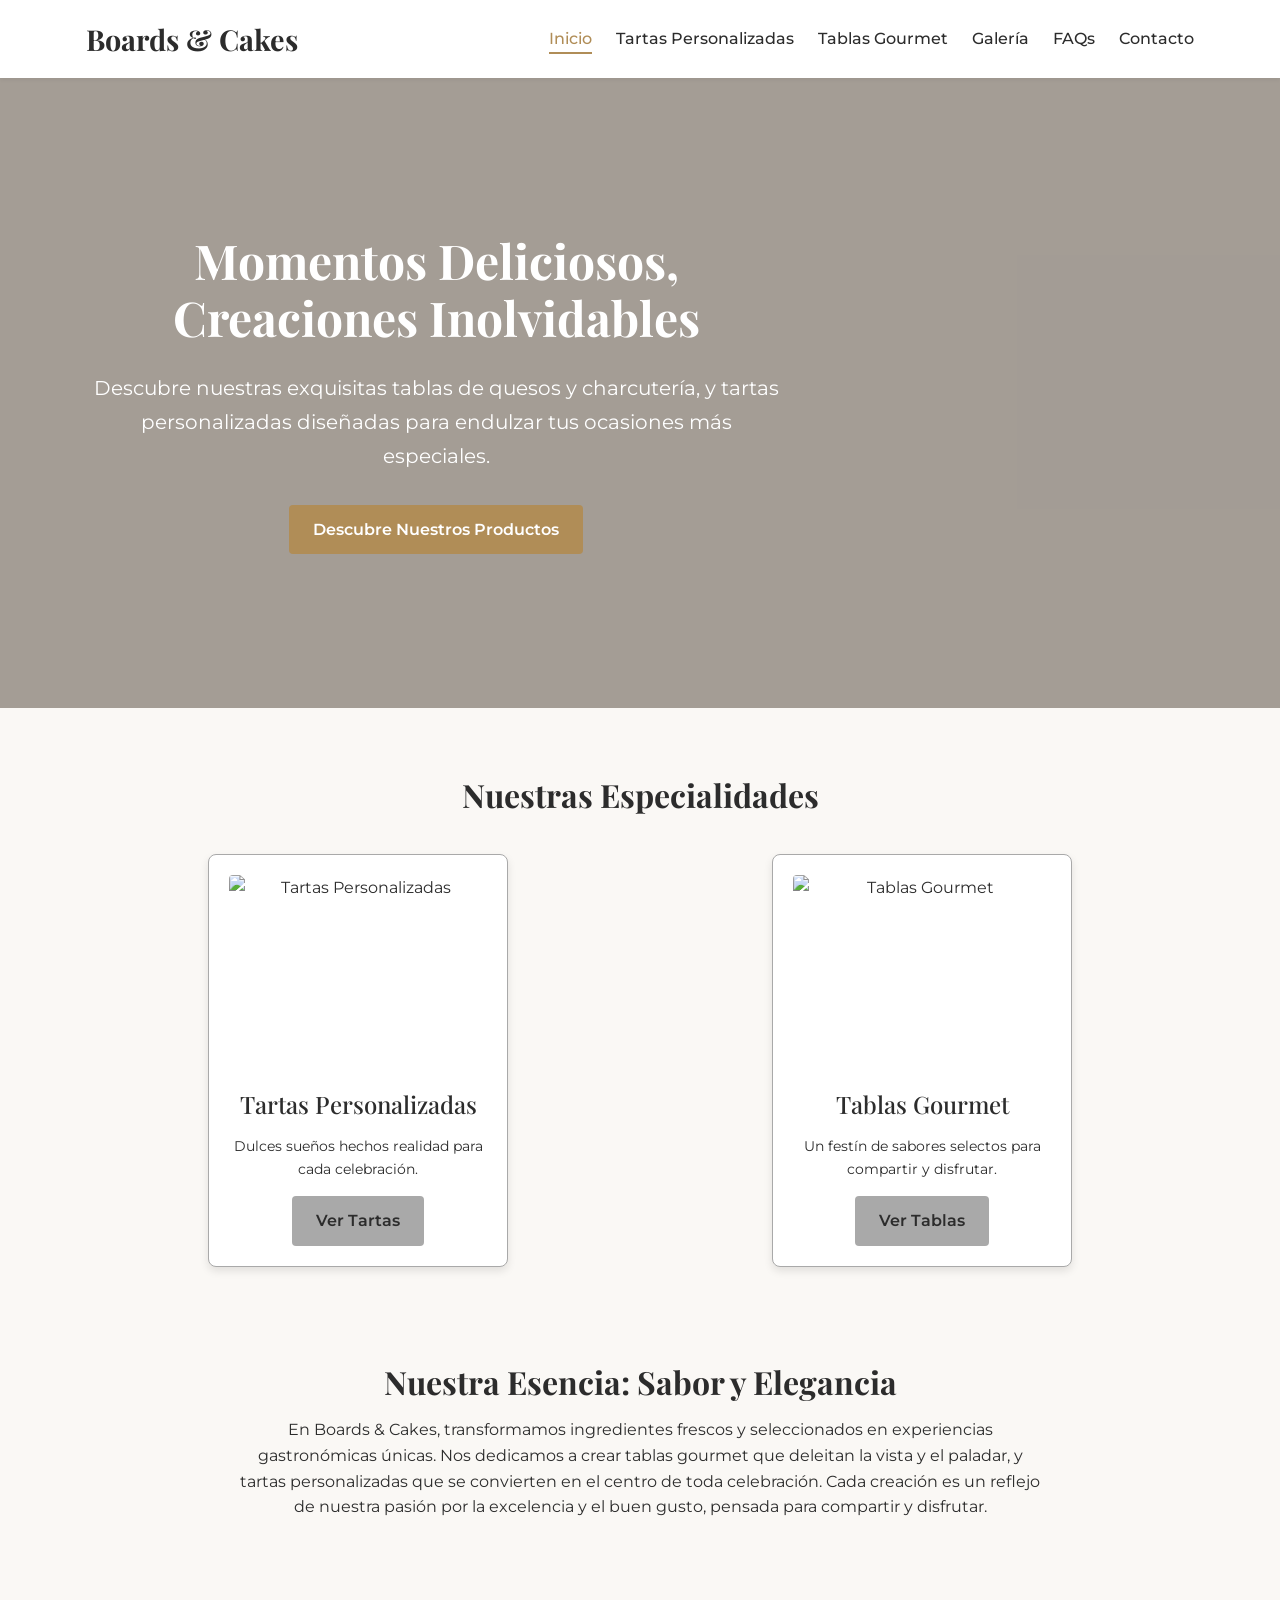
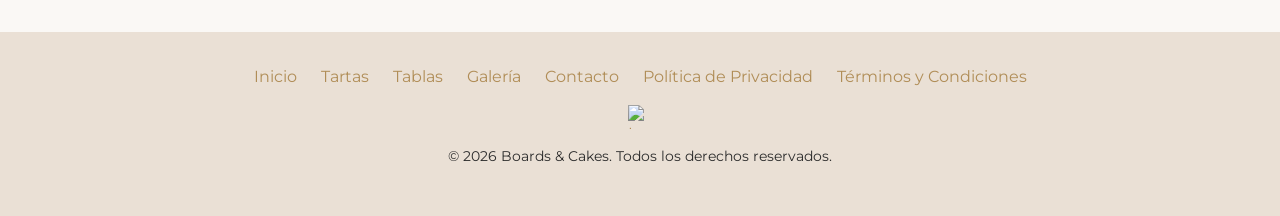
==== index.html @ fdfd66b9 "feat: Initial elegant and responsive website design for Boards & Cakes This commit introduces the fo" ====
<!DOCTYPE html>
<html lang="es">
<head>
    <meta charset="UTF-8">
    <meta name="viewport" content="width=device-width, initial-scale=1.0">
    <title>Boards & Cakes - Tablas Gourmet y Tartas Personalizadas</title>
    <meta name="description" content="Descubre nuestras exquisitas tablas de quesos y charcutería, y tartas personalizadas diseñadas para endulzar tus ocasiones más especiales.">
    <link rel="stylesheet" href="css/reset.css">
    <link rel="stylesheet" href="css/main.css">
    <!-- Favicon (placeholder) -->
    <link rel="icon" href="images/favicon.ico" type="image/x-icon">
</head>
<body>
    <header class="main-header">
        <div class="container">
            <a href="index.html" class="logo">Boards & Cakes</a>
            <nav class="main-nav">
                <ul>
                    <li><a href="index.html" class="active">Inicio</a></li>
                    <li><a href="tartas-personalizadas.html">Tartas Personalizadas</a></li>
                    <li><a href="tablas-gourmet.html">Tablas Gourmet</a></li>
                    <li><a href="galeria.html">Galería</a></li>
                    <li><a href="preguntas-frecuentes.html">FAQs</a></li>
                    <li><a href="contacto.html">Contacto</a></li>
                </ul>
            </nav>
        </div>
    </header>

    <main>
        <section class="hero-section">
            <div class="container">
                <div class="hero-content">
                    <h1>Momentos Deliciosos, Creaciones Inolvidables</h1>
                    <p>Descubre nuestras exquisitas tablas de quesos y charcutería, y tartas personalizadas diseñadas para endulzar tus ocasiones más especiales.</p>
                    <a href="#productos-destacados" class="button button-primary">Descubre Nuestros Productos</a>
                </div>
            </div>
        </section>

        <section id="productos-destacados" class="container section-padding">
            <!-- Aquí irán los accesos directos a Tartas y Tablas -->
            <h2 style="text-align:center; margin-top: 20px; margin-bottom: 40px;">Nuestras Especialidades</h2>
            <!-- Placeholder for featured products section -->
            <div style="display: flex; justify-content: space-around; gap: 20px; flex-wrap: wrap;">
                <div style="border: 1px solid var(--color-accent-secondary); padding: 20px; text-align: center; width: 300px; background-color: var(--color-white); border-radius: 8px; box-shadow: 0 4px 8px rgba(0,0,0,0.1);">
                    <img src="images/tarta-placeholder.jpg" alt="Tartas Personalizadas" style="width:100%; height: 200px; object-fit: cover; border-radius: 4px; margin-bottom: 15px;">
                    <h3>Tartas Personalizadas</h3>
                    <p style="font-size: 0.9rem; margin-bottom: 15px;">Dulces sueños hechos realidad para cada celebración.</p>
                    <a href="tartas-personalizadas.html" class="button button-primary" style="background-color: var(--color-accent-secondary); color: var(--color-text-main);">Ver Tartas</a>
                </div>
                <div style="border: 1px solid var(--color-accent-secondary); padding: 20px; text-align: center; width: 300px; background-color: var(--color-white); border-radius: 8px; box-shadow: 0 4px 8px rgba(0,0,0,0.1);">
                    <img src="images/tabla-placeholder.jpg" alt="Tablas Gourmet" style="width:100%; height: 200px; object-fit: cover; border-radius: 4px; margin-bottom: 15px;">
                    <h3>Tablas Gourmet</h3>
                    <p style="font-size: 0.9rem; margin-bottom: 15px;">Un festín de sabores selectos para compartir y disfrutar.</p>
                    <a href="tablas-gourmet.html" class="button button-primary" style="background-color: var(--color-accent-secondary); color: var(--color-text-main);">Ver Tablas</a>
                </div>
            </div>
        </section>

        <section id="about-us" class="container section-padding" style="background-color: var(--color-bg-secondary; padding-top: 40px; padding-bottom: 40px; border-radius: 8px; margin-top: 40px; margin-bottom: 40px;">
            <div style="text-align: center; max-width: 800px; margin: auto;">
                 <h2>Nuestra Esencia: Sabor y Elegancia</h2>
                 <p>En Boards & Cakes, transformamos ingredientes frescos y seleccionados en experiencias gastronómicas únicas. Nos dedicamos a crear tablas gourmet que deleitan la vista y el paladar, y tartas personalizadas que se convierten en el centro de toda celebración. Cada creación es un reflejo de nuestra pasión por la excelencia y el buen gusto, pensada para compartir y disfrutar.</p>
            </div>
        </section>


    </main>

    <footer class="main-footer">
        <div class="container">
            <nav class="footer-nav">
                <ul>
                    <li><a href="index.html">Inicio</a></li>
                    <li><a href="tartas-personalizadas.html">Tartas</a></li>
                    <li><a href="tablas-gourmet.html">Tablas</a></li>
                    <li><a href="galeria.html">Galería</a></li>
                    <li><a href="contacto.html">Contacto</a></li>
                    <li><a href="politica-privacidad.html">Política de Privacidad</a></li>
                    <li><a href="terminos-condiciones.html">Términos y Condiciones</a></li>
                </ul>
            </nav>
            <div class="footer-social">
                <ul>
                    <li><a href="https://instagram.com/boardsandcakes.es" target="_blank" aria-label="Instagram Boards & Cakes"><img src="images/instagram-icon.svg" alt="Instagram"></a></li>
                    <!-- Añadir más redes si es necesario -->
                </ul>
            </div>
            <p class="copyright">&copy; <span id="current-year"></span> Boards & Cakes. Todos los derechos reservados.</p>
        </div>
    </footer>

    <script>
        // Pequeño script para el año actual en el footer
        document.getElementById('current-year').textContent = new Date().getFullYear();
    </script>
    <!-- <script src="js/main.js"></script> -->
</body>
</html>
---- css/main.css ----
/* css/main.css */
@import url('https://fonts.googleapis.com/css2?family=Montserrat:wght@300;400;500;600;700&family=Playfair+Display:wght@400;500;700&display=swap');

:root {
    --font-primary: 'Playfair Display', serif;
    --font-secondary: 'Montserrat', sans-serif;

    --color-bg-main: #FAF8F5; /* Blanco Hueso / Crema muy claro */
    --color-bg-secondary: #EAE0D5; /* Tono Tierra Suave */
    --color-text-main: #2C2C2C; /* Gris Oscuro Casi Negro */
    --color-accent-primary: #B08D57; /* Dorado Apagado / Bronce Suave */
    --color-accent-secondary: #A9A9A9; /* Gris Cálido Medio */
    --color-white: #FFFFFF;
    --color-black: #000000;

    --container-width: 1140px;
    --spacing-unit: 8px; /* Base para márgenes y paddings */
}

body {
    font-family: var(--font-secondary);
    background-color: var(--color-bg-main);
    color: var(--color-text-main);
    font-size: 16px;
    line-height: 1.6;
}

.container {
    width: 90%;
    max-width: var(--container-width);
    margin-left: auto;
    margin-right: auto;
    padding-left: calc(var(--spacing-unit) * 2);
    padding-right: calc(var(--spacing-unit) * 2);
}

h1, h2, h3, h4 {
    font-family: var(--font-primary);
    color: var(--color-text-main);
    margin-bottom: calc(var(--spacing-unit) * 2);
    line-height: 1.2;
}

h1 {
    font-size: 2.5rem; /* 40px */
    font-weight: 700;
}

h2 {
    font-size: 2rem; /* 32px */
    font-weight: 700;
}

h3 {
    font-size: 1.5rem; /* 24px */
    font-weight: 500;
}

p {
    margin-bottom: calc(var(--spacing-unit) * 2);
}

a {
    color: var(--color-accent-primary);
    text-decoration: none;
    transition: color 0.3s ease;
}

a:hover, a:focus {
    text-decoration: underline;
    color: #9c7b4d; /* Darken var(--color-accent-primary) by 10% */
}

.button {
    display: inline-block;
    padding: calc(var(--spacing-unit) * 1.5) calc(var(--spacing-unit) * 3);
    font-family: var(--font-secondary);
    font-weight: 600;
    text-decoration: none;
    border-radius: 4px;
    transition: background-color 0.3s ease, color 0.3s ease, transform 0.2s ease;
    cursor: pointer;
    border: none;
    text-align: center;
}

.button-primary {
    background-color: var(--color-accent-primary);
    color: var(--color-white);
}

.button-primary:hover, .button-primary:focus {
    background-color: #9c7b4d; /* Darken var(--color-accent-primary) by 10% */
    color: var(--color-white);
    text-decoration: none;
    transform: translateY(-2px);
}

/* Header Styles */
.main-header {
    background-color: var(--color-white);
    padding: calc(var(--spacing-unit) * 2) 0;
    box-shadow: 0 2px 4px rgba(0,0,0,0.05);
    position: sticky;
    top: 0;
    z-index: 100;
}

.main-header .container {
    display: flex;
    justify-content: space-between;
    align-items: center;
}

.logo {
    font-family: var(--font-primary);
    font-size: 1.8rem; /* 28px */
    font-weight: 700;
    color: var(--color-text-main);
    text-decoration: none;
}

.logo:hover {
    text-decoration: none;
    color: var(--color-accent-primary);
}

.main-nav ul {
    list-style: none;
    display: flex;
    gap: calc(var(--spacing-unit) * 3);
    margin:0; /* Reset margin for ul */
    padding:0; /* Reset padding for ul */
}

.main-nav a {
    font-weight: 500;
    color: var(--color-text-main);
    text-decoration: none;
    padding-bottom: calc(var(--spacing-unit) / 2);
    border-bottom: 2px solid transparent;
}

.main-nav a:hover, .main-nav a.active {
    color: var(--color-accent-primary);
    border-bottom-color: var(--color-accent-primary);
    text-decoration: none;
}

/* Footer Styles */
.main-footer {
    background-color: var(--color-bg-secondary);
    color: var(--color-text-main);
    padding: calc(var(--spacing-unit) * 4) 0;
    margin-top: calc(var(--spacing-unit) * 6);
    text-align: center;
}

.footer-nav ul {
    list-style: none;
    display: flex;
    justify-content: center;
    gap: calc(var(--spacing-unit) * 3);
    margin-bottom: calc(var(--spacing-unit) * 2);
    padding:0; /* Reset padding for ul */
}

.footer-social ul {
    list-style: none;
    display: flex;
    justify-content: center;
    gap: calc(var(--spacing-unit) * 2);
    margin-bottom: calc(var(--spacing-unit) * 2);
    padding:0; /* Reset padding for ul */
}

.footer-social img { /* Assuming SVGs or small PNGs for icons */
    width: 24px;
    height: 24px;
}

.copyright {
    font-size: 0.9rem;
}

/* Hero Section Styles */
.hero-section {
    background-color: var(--color-bg-secondary); /* Placeholder, to be replaced by image */
    background-image: url('../images/hero-placeholder.jpg'); /* Add a placeholder image */
    background-size: cover;
    background-position: center;
    color: var(--color-white); /* Assuming text over dark image, adjust if image is light */
    padding: calc(var(--spacing-unit) * 10) 0;
    text-align: center;
    position: relative;
    min-height: 70vh;
    display: flex;
    align-items: center;
    justify-content: center;
}

.hero-section::before { /* Overlay for better text readability */
    content: '';
    position: absolute;
    top: 0;
    left: 0;
    right: 0;
    bottom: 0;
    background-color: rgba(0,0,0, 0.3); /* Adjust opacity as needed */
}

.hero-content {
    position: relative; /* To be above the overlay */
    z-index: 1;
    max-width: 700px;
}

.hero-content h1 {
    color: var(--color-white);
    font-size: 3rem; /* 48px */
    margin-bottom: calc(var(--spacing-unit) * 3);
}

.hero-content p {
    color: var(--color-white); /* Ensure p text is also white or light */
    font-size: 1.25rem; /* 20px */
    margin-bottom: calc(var(--spacing-unit) * 4);
    line-height: 1.7;
}

.section-padding { /* Utility class for consistent section padding */
    padding-top: calc(var(--spacing-unit) * 6);
    padding-bottom: calc(var(--spacing-unit) * 6);
}


/* Responsive (Basic Example) */
@media (max-width: 768px) {
    .main-header .container {
        flex-direction: column;
        gap: var(--spacing-unit);
    }
    .main-nav ul {
        flex-direction: column;
        align-items: center;
        gap: var(--spacing-unit);
        width: 100%; /* Ensure nav takes full width for centering */
    }
    .main-nav li {
        width: 100%;
        text-align: center;
    }
    h1 { font-size: 2rem; }
    .hero-content h1 { font-size: 2.2rem; }
    .hero-content p { font-size: 1rem; }
    .hero-section {
        min-height: 50vh;
        padding: calc(var(--spacing-unit) * 6) calc(var(--spacing-unit) * 2); /* Add horizontal padding for smaller screens */
    }
}
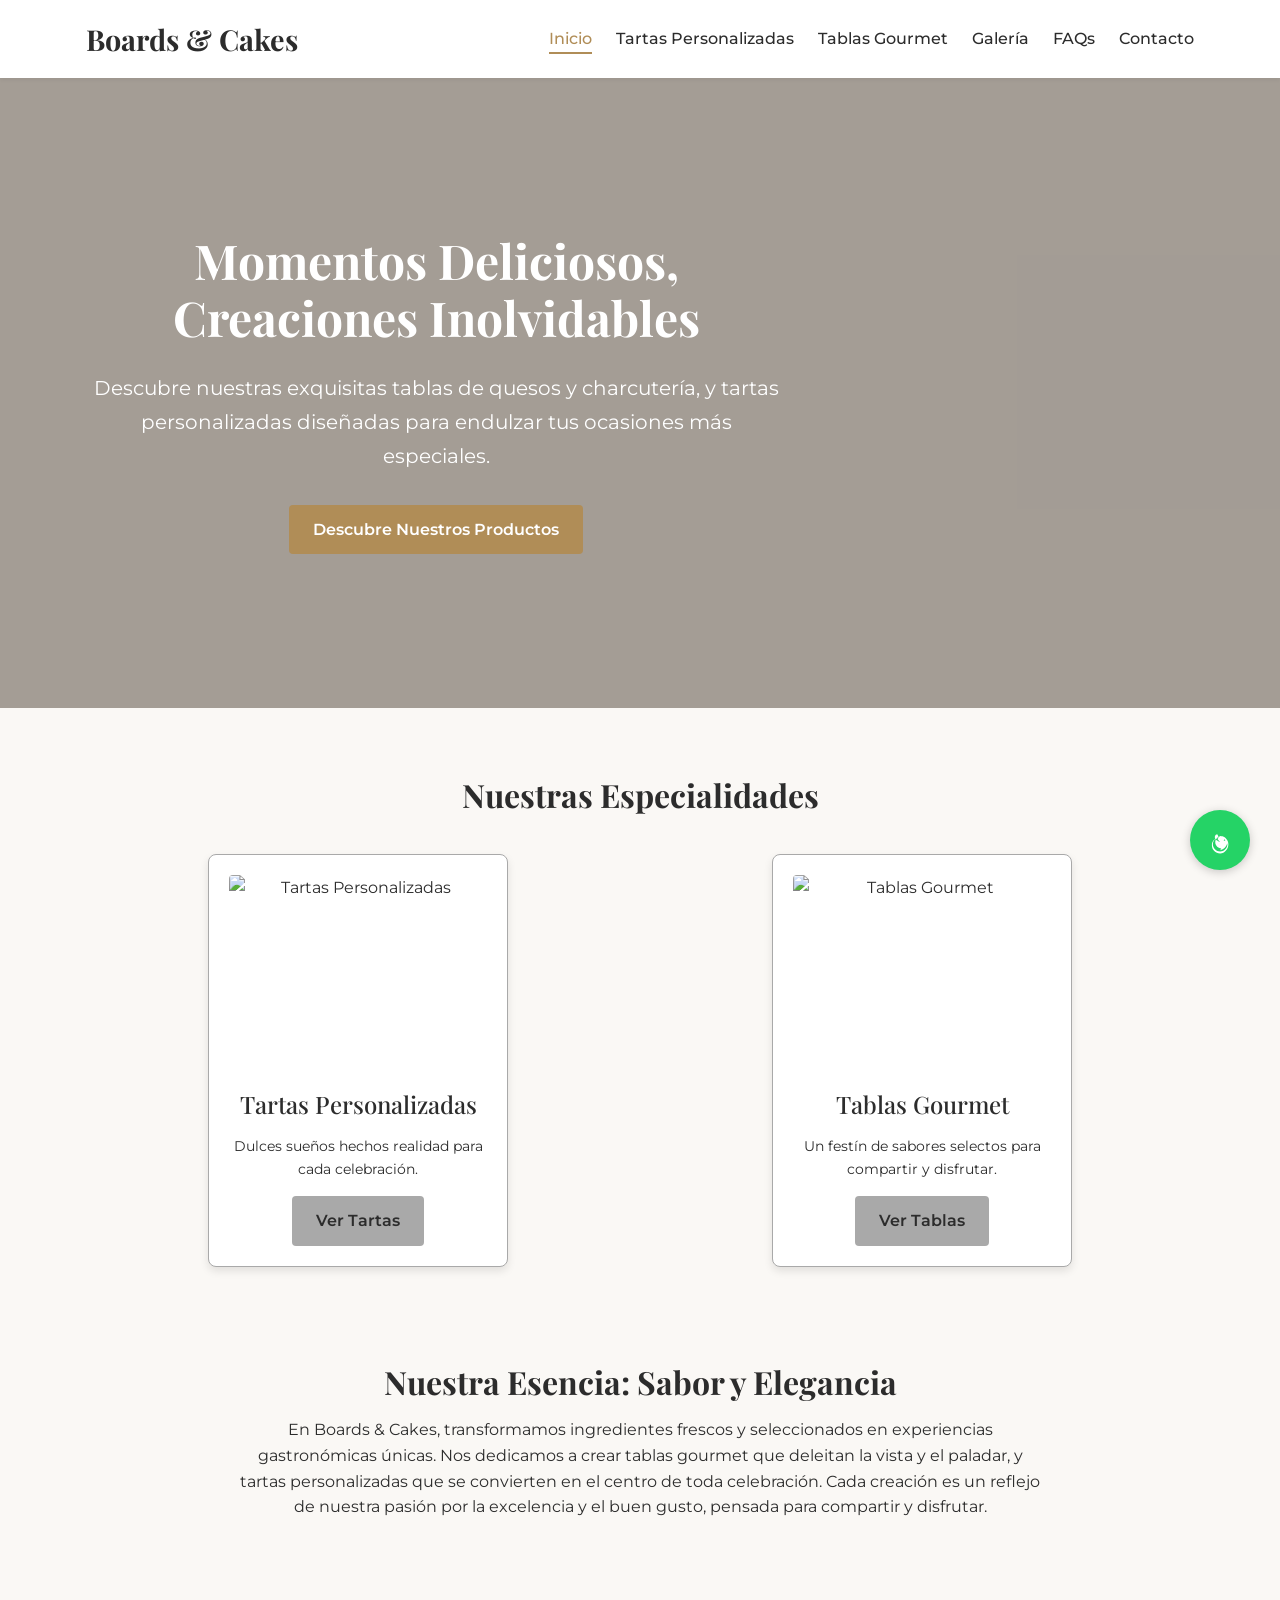
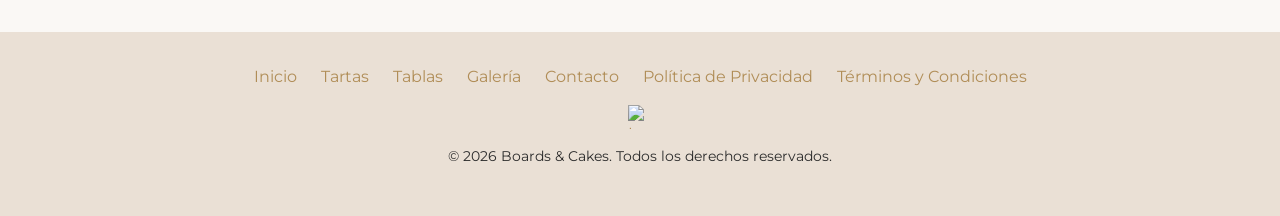
==== commit 1d854559: "feat: Complete frontend development for all main pages and features This commit finalizes the fronte" ====
--- a/index.html
+++ b/index.html
@@ -96,5 +96,11 @@
         document.getElementById('current-year').textContent = new Date().getFullYear();
     </script>
     <!-- <script src="js/main.js"></script> -->
+
+    <a href="https://wa.me/34000000000" class="whatsapp-flotante" target="_blank" aria-label="Contactar por WhatsApp">
+        <svg viewBox="0 0 32 32" xmlns="http://www.w3.org/2000/svg" aria-hidden="true" role="img" class="whatsapp-icon">
+            <path fill="currentColor" d="M19.11 17.205c-.372 0-1.088 1.39-1.518 1.39a.63.63 0 0 1-.315-.1c-.802-.402-1.504-.817-2.163-1.447c-.545-.516-1.146-1.29-1.46-1.963a.426.426 0 0 1-.073-.215c0-.33.99-.945.99-1.49 0-.143-.73-2.09-.832-2.335c-.143-.372-.214-.487-.6-.487c-.187 0-.36-.044-.53-.044c-.302 0-.53.115-.746.315c-.688.645-1.032 1.318-1.06 2.264c-.044 1.147.687 2.212.964 2.455c.276.246.552.515.93.82c.49.402 1.21.747 1.924 1.032c.817.329 1.5.329 1.924.426c.617.143 1.032.028 1.428-.387c.444-.444.652-.817.964-1.147c.214-.26.426-.24.6-.164c.174.08.943.444 1.187.56c.244.115.372.143.426.044c.056-.1.044-.402-.03-.66c-.073-.244-.187-.387-.357-.516c-.17-.128-.34-.143-.487-.143m-2.976 8.98c-3.33 0-6.033-2.703-6.033-6.032s2.703-6.032 6.033-6.032c3.329 0 6.032 2.703 6.032 6.032S19.46 26.185 16.134 26.185m0-13.265c-4.002 0-7.232 3.23-7.232 7.232s3.23 7.232 7.232 7.232c4.002 0 7.232-3.23 7.232-7.232S20.136 12.92 16.134 12.92m0-1.017c4.566 0 8.25 3.684 8.25 8.25S20.7 29.435 16.133 29.435S7.883 25.75 7.883 21.183s3.684-8.25 8.25-8.25Z"></path>
+        </svg>
+    </a>
 </body>
 </html>
--- a/css/main.css
+++ b/css/main.css
@@ -258,3 +258,50 @@
         padding: calc(var(--spacing-unit) * 6) calc(var(--spacing-unit) * 2); /* Add horizontal padding for smaller screens */
     }
 }
+
+/* --- Botón Flotante de WhatsApp --- */
+.whatsapp-flotante {
+    position: fixed;
+    width: 60px;
+    height: 60px;
+    bottom: 30px;
+    right: 30px;
+    background-color: #25D366; /* Color oficial de WhatsApp */
+    color: var(--color-white);
+    border-radius: 50%;
+    text-align: center;
+    font-size: 30px; /* Tamaño del icono si fuera una fuente */
+    box-shadow: 0 2px 10px rgba(0,0,0,0.2);
+    z-index: 1000; /* Asegurar que esté por encima de otros elementos */
+    display: flex;
+    align-items: center;
+    justify-content: center;
+    text-decoration: none; /* Quitar subrayado del enlace */
+    transition: transform 0.3s ease, background-color 0.3s ease;
+}
+
+.whatsapp-flotante:hover {
+    transform: scale(1.1);
+    background-color: #1DAE50; /* Un verde ligeramente más oscuro al hacer hover */
+    color: var(--color-white); /* Mantener color del icono */
+}
+
+.whatsapp-flotante .whatsapp-icon {
+    width: 32px; /* Ajustar tamaño del SVG */
+    height: 32px;
+    fill: var(--color-white); /* Color del SVG */
+}
+
+/* Media query para ajustar tamaño en móviles pequeños */
+@media (max-width: 576px) {
+    .whatsapp-flotante {
+        width: 50px;
+        height: 50px;
+        bottom: 20px;
+        right: 20px;
+    }
+    .whatsapp-flotante .whatsapp-icon {
+        width: 28px;
+        height: 28px;
+    }
+}
